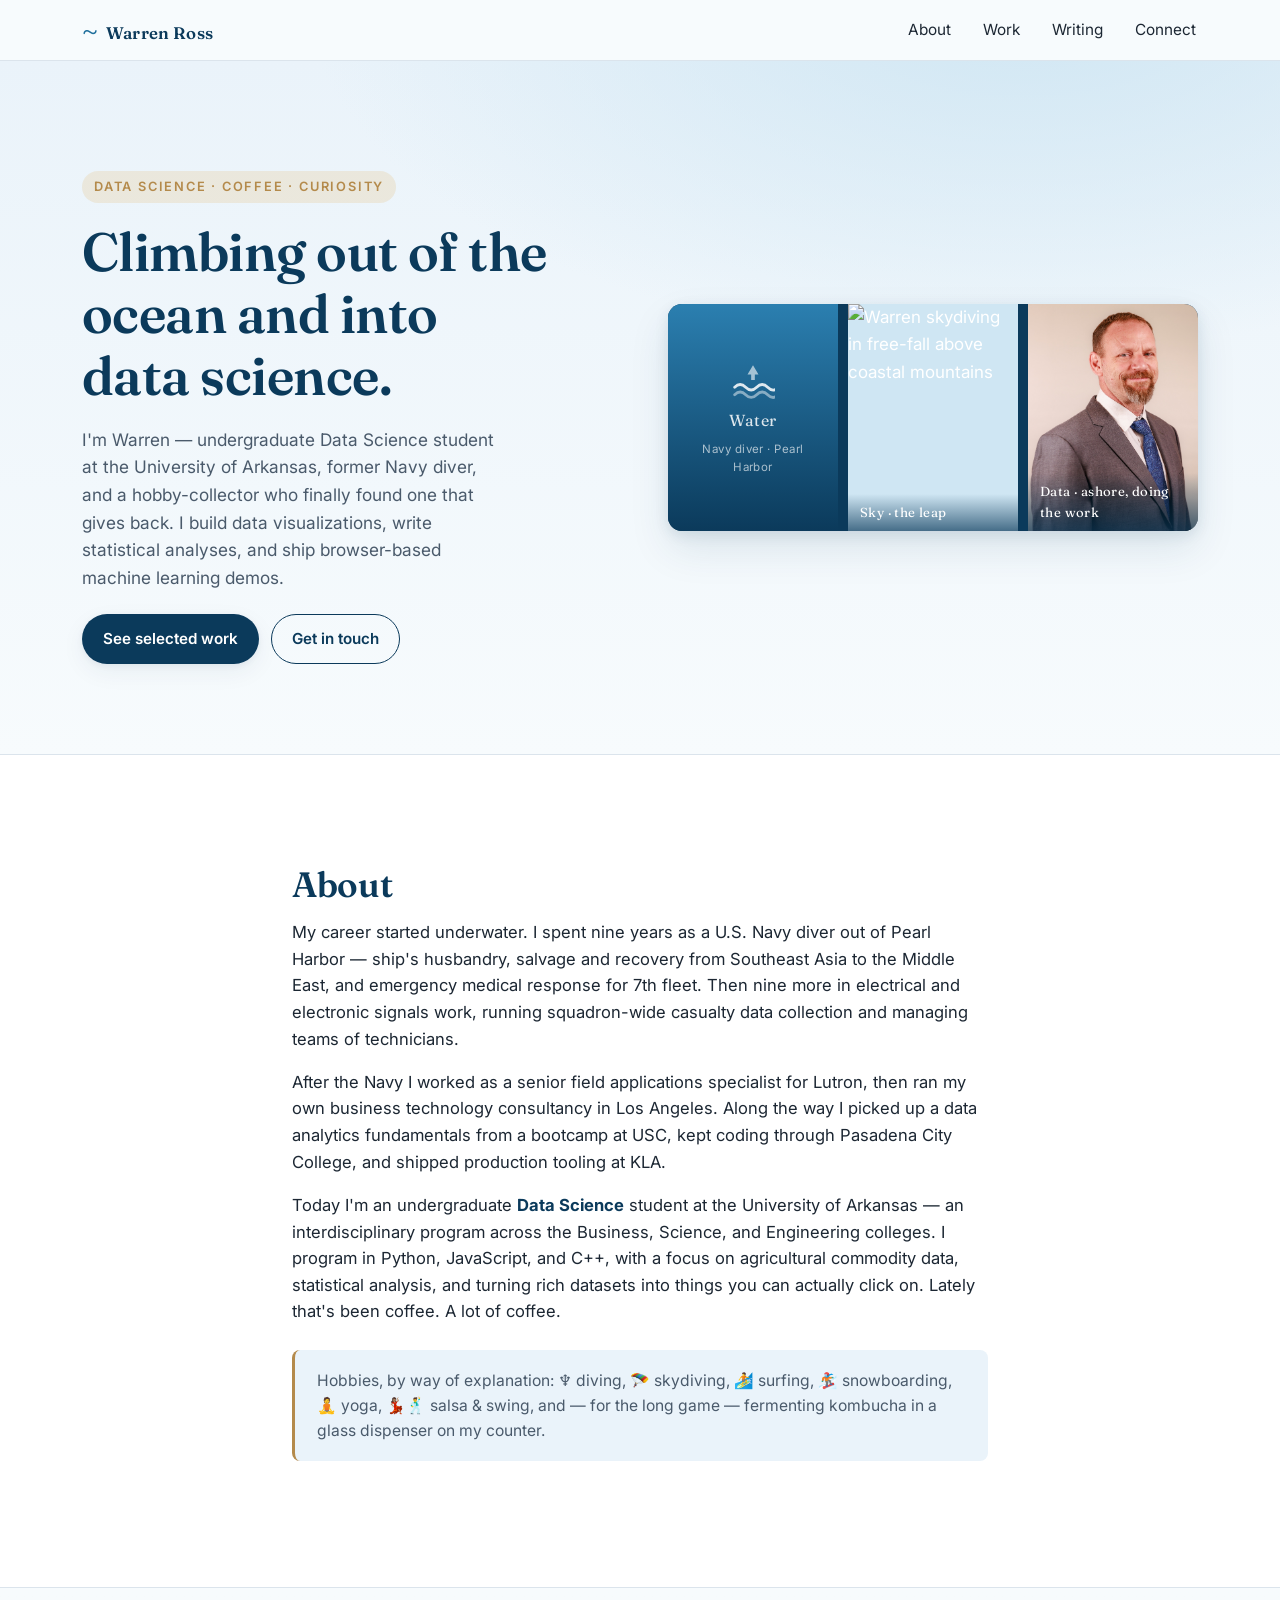
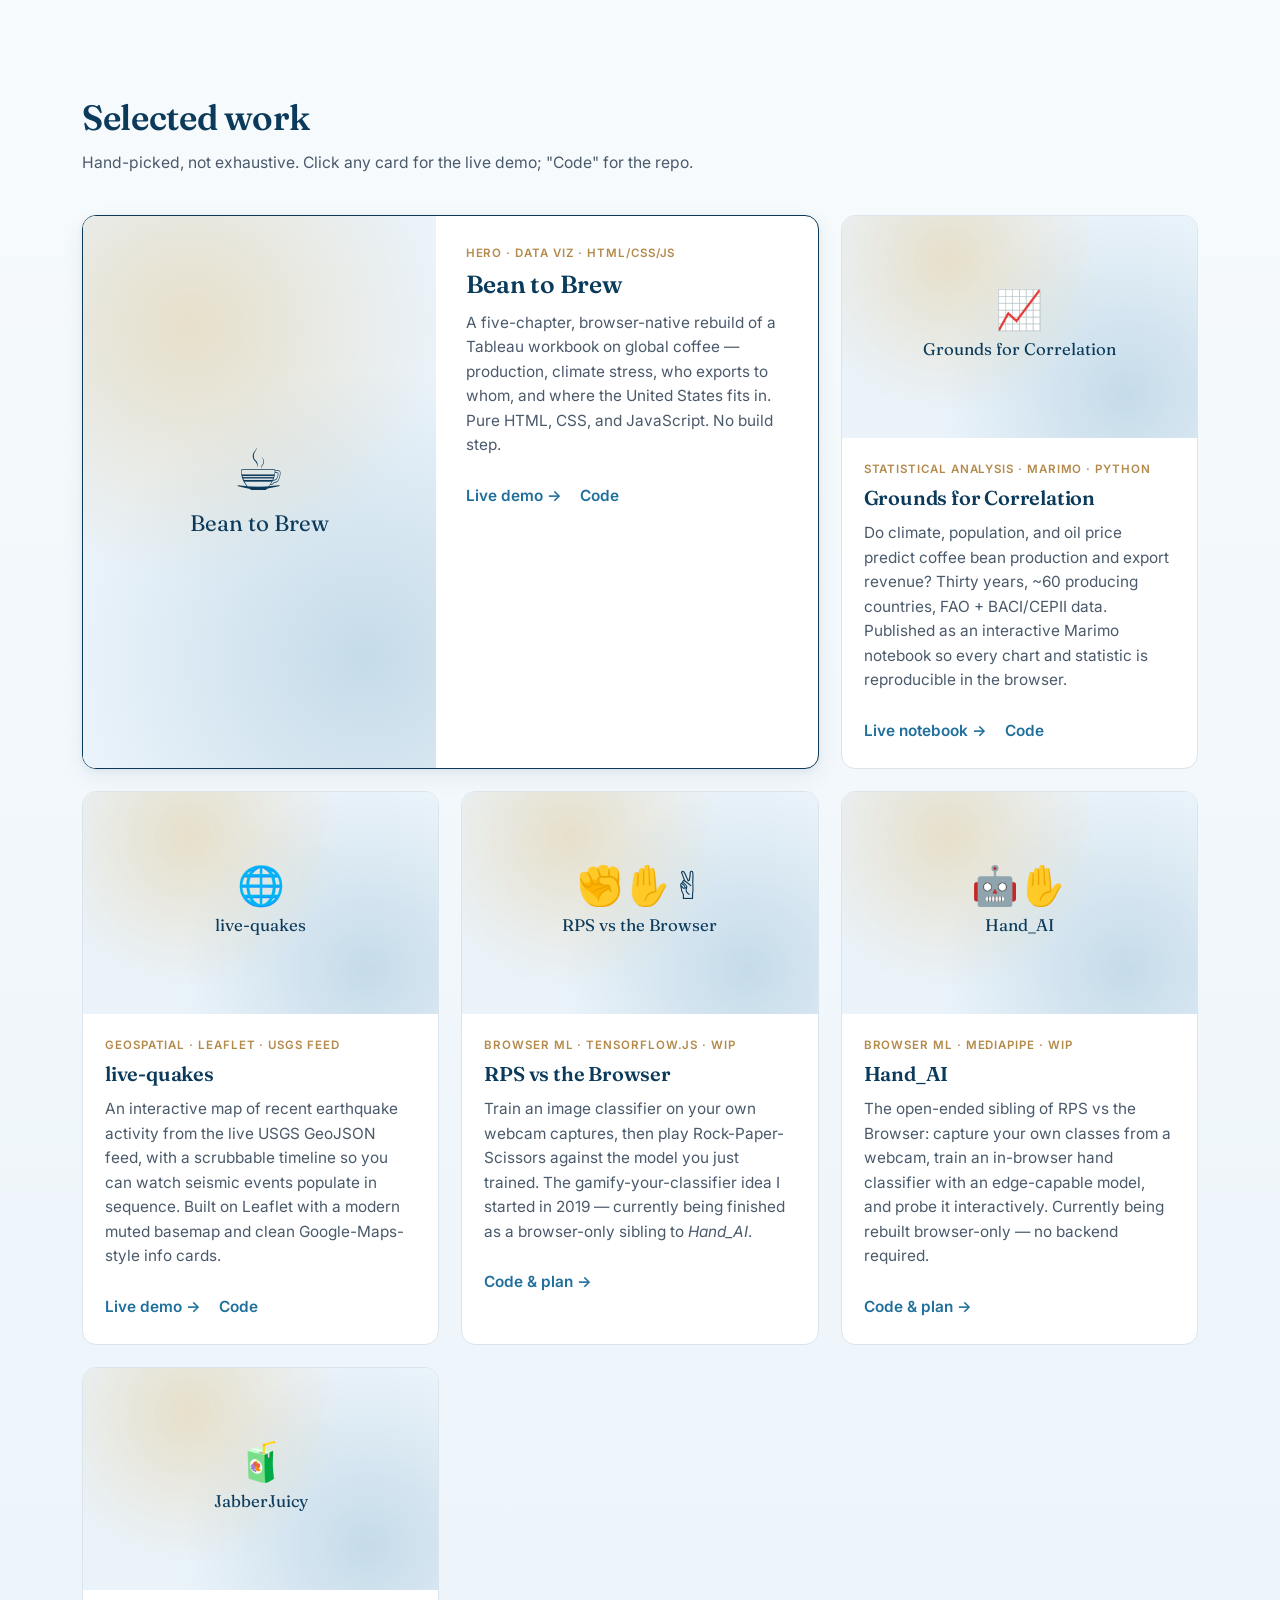
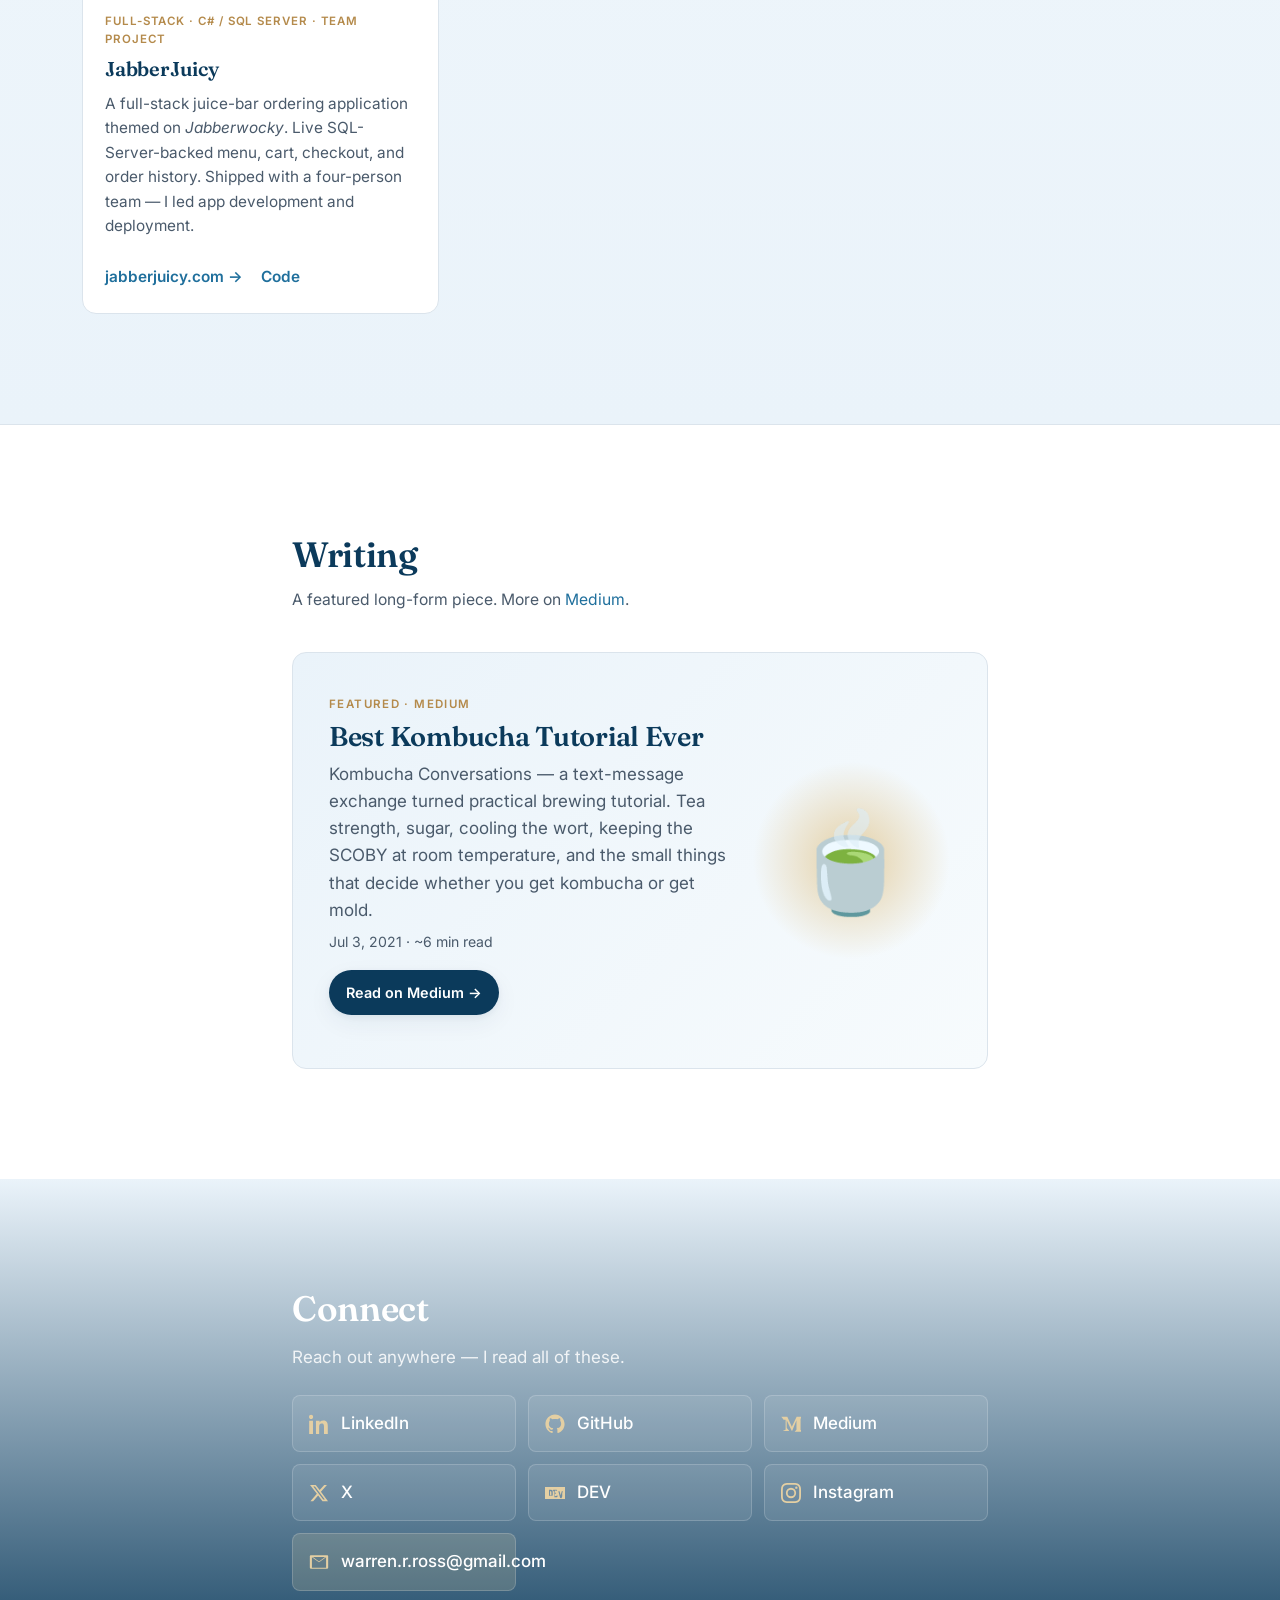
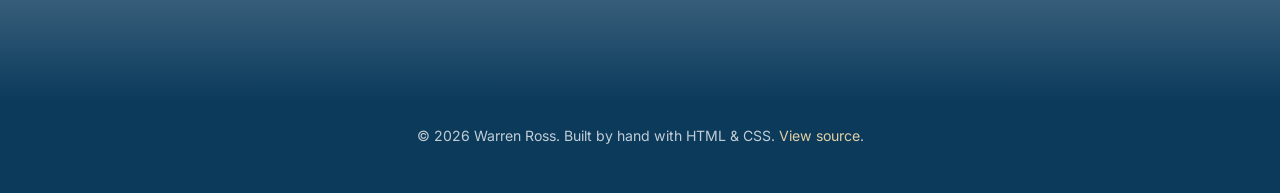
==== index.html @ 2f537b04 "Redesign: single-page site with water→sky→data triptych - Replace HTML5 UP 'Read Only' template (201" ====
<!doctype html>
<html lang="en">
<head>
  <meta charset="utf-8" />
  <meta name="viewport" content="width=device-width, initial-scale=1" />
  <title>Warren Ross — Data Science</title>
  <meta name="description" content="Warren Ross — undergraduate Data Science student at the University of Arkansas. Coffee trade visualizations, statistical analysis, and browser-based machine learning." />
  <link rel="icon" href="data:image/svg+xml,%3Csvg xmlns='http://www.w3.org/2000/svg' viewBox='0 0 100 100'%3E%3Ctext y='.9em' font-size='90'%3E%F0%9F%8C%8A%3C/text%3E%3C/svg%3E" />
  <link rel="preconnect" href="https://fonts.googleapis.com">
  <link rel="preconnect" href="https://fonts.gstatic.com" crossorigin>
  <link href="https://fonts.googleapis.com/css2?family=Fraunces:opsz,wght@9..144,400;9..144,600;9..144,700&family=Inter:wght@400;500;600&display=swap" rel="stylesheet">
  <link rel="stylesheet" href="assets/css/site.css" />
</head>
<body>

<header class="site-header">
  <div class="container nav-row">
    <a class="brand" href="#top">
      <span class="brand-mark" aria-hidden="true">~</span>
      <span class="brand-name">Warren Ross</span>
    </a>
    <nav class="primary-nav" aria-label="Primary">
      <a href="#about">About</a>
      <a href="#work">Work</a>
      <a href="#writing">Writing</a>
      <a href="#connect">Connect</a>
    </nav>
  </div>
</header>

<main id="top">

  <!-- HERO ------------------------------------------------------------ -->
  <section class="hero">
    <div class="container hero-grid">
      <div class="hero-copy">
        <p class="eyebrow">Data Science · Coffee · Curiosity</p>
        <h1>Climbing out of the ocean and into data&nbsp;science.</h1>
        <p class="lede">
          I'm Warren — undergraduate Data Science student at the University of
          Arkansas, former Navy diver, and a hobby-collector who finally found
          one that gives back. I build data visualizations, write statistical
          analyses, and ship browser-based machine learning demos.
        </p>
        <div class="cta-row">
          <a class="btn primary" href="#work">See selected work</a>
          <a class="btn ghost" href="#connect">Get in touch</a>
        </div>
      </div>

      <!-- Journey triptych: water → sky → data -->
      <figure class="triptych" aria-label="A three-panel composition: water to sky to data">
        <!-- Panel 1 — Water (placeholder slot; awaiting Navy/dive photo) -->
        <div class="panel panel-water" aria-label="Water — placeholder for a future Navy diver photo">
          <div class="panel-placeholder">
            <svg viewBox="0 0 24 24" aria-hidden="true" focusable="false">
              <path d="M2 16c2-2 4-2 6 0s4 2 6 0 4-2 6 0 4 2 6 0" fill="none" stroke="currentColor" stroke-width="1.5" stroke-linecap="round"/>
              <path d="M2 20c2-2 4-2 6 0s4 2 6 0 4-2 6 0 4 2 6 0" fill="none" stroke="currentColor" stroke-width="1.5" stroke-linecap="round" opacity=".55"/>
              <path d="M12 4l3 5h-2v3h-2V9H9l3-5z" fill="currentColor" opacity=".7"/>
            </svg>
            <span>Water</span>
            <small>Navy diver · Pearl Harbor</small>
          </div>
        </div>
        <!-- Panel 2 — Sky -->
        <div class="panel panel-sky">
          <img src="images/avatar.png" alt="Warren skydiving in free-fall above coastal mountains" loading="eager" />
          <figcaption>Sky · the leap</figcaption>
        </div>
        <!-- Panel 3 — Data (the headshot) -->
        <div class="panel panel-data">
          <img src="images/headshot.jpg" alt="Warren Ross, portrait, present day" loading="eager" />
          <figcaption>Data · ashore, doing the work</figcaption>
        </div>
      </figure>
    </div>
  </section>

  <!-- ABOUT / JOURNEY ------------------------------------------------- -->
  <section id="about" class="section section-about">
    <div class="container narrow">
      <h2>About</h2>
      <p>
        My career started underwater. I spent nine years as a U.S. Navy diver
        out of Pearl Harbor — ship's husbandry, salvage and recovery from
        Southeast Asia to the Middle East, and emergency medical response for
        7th fleet. Then nine more in electrical and electronic signals work,
        running squadron-wide casualty data collection and managing teams of
        technicians.
      </p>
      <p>
        After the Navy I worked as a senior field applications specialist for
        Lutron, then ran my own business technology consultancy in Los Angeles.
        Along the way I picked up a data analytics fundamentals from a
        bootcamp at USC, kept coding through Pasadena City College, and shipped
        production tooling at KLA.
      </p>
      <p>
        Today I'm an undergraduate <strong>Data Science</strong> student at the
        University of Arkansas — an interdisciplinary program across the
        Business, Science, and Engineering colleges. I program in Python,
        JavaScript, and C++, with a focus on agricultural commodity data,
        statistical analysis, and turning rich datasets into things you can
        actually click on. Lately that's been coffee. A lot of coffee.
      </p>
      <p class="aside">
        Hobbies, by way of explanation: ♆ diving, 🪂 skydiving, 🏄 surfing,
        🏂 snowboarding, 🧘 yoga, 💃🏽🕺 salsa &amp; swing, and — for the long
        game — fermenting kombucha in a glass dispenser on my counter.
      </p>
    </div>
  </section>

  <!-- WORK ------------------------------------------------------------ -->
  <section id="work" class="section section-work">
    <div class="container">
      <header class="section-head">
        <h2>Selected work</h2>
        <p class="section-sub">Hand-picked, not exhaustive. Click any card for the live demo; "Code" for the repo.</p>
      </header>

      <div class="cards">

        <!-- 1. Bean to Brew (hero) -->
        <article class="card card-hero">
          <a class="card-media" href="https://warrenrross.github.io/Bean_to_Brew/" aria-label="Open the Bean to Brew live demo">
            <div class="card-media-placeholder" aria-hidden="true">
              <span class="emoji">☕️</span>
              <span class="label">Bean to Brew</span>
            </div>
          </a>
          <div class="card-body">
            <span class="card-tag">Hero · Data viz · HTML/CSS/JS</span>
            <h3>Bean to Brew</h3>
            <p>
              A five-chapter, browser-native rebuild of a Tableau workbook on
              global coffee — production, climate stress, who exports to whom,
              and where the United States fits in. Pure HTML, CSS, and
              JavaScript. No build step.
            </p>
            <p class="card-links">
              <a href="https://warrenrross.github.io/Bean_to_Brew/">Live demo →</a>
              <a href="https://github.com/warrenrross/Bean_to_Brew">Code</a>
            </p>
          </div>
        </article>

        <!-- 2. Grounds for Correlation -->
        <article class="card">
          <a class="card-media" href="https://warrenrross.github.io/coffee_bean_production_analysis/" aria-label="Open the Grounds for Correlation analysis">
            <div class="card-media-placeholder" aria-hidden="true">
              <span class="emoji">📈</span>
              <span class="label">Grounds for Correlation</span>
            </div>
          </a>
          <div class="card-body">
            <span class="card-tag">Statistical analysis · Marimo · Python</span>
            <h3>Grounds for Correlation</h3>
            <p>
              Do climate, population, and oil price predict coffee bean
              production and export revenue? Thirty years, ~60 producing
              countries, FAO + BACI/CEPII data. Published as an interactive
              Marimo notebook so every chart and statistic is reproducible in
              the browser.
            </p>
            <p class="card-links">
              <a href="https://warrenrross.github.io/coffee_bean_production_analysis/">Live notebook →</a>
              <a href="https://github.com/warrenrross/coffee_bean_production_analysis">Code</a>
            </p>
          </div>
        </article>

        <!-- 3. live-quakes -->
        <article class="card">
          <a class="card-media" href="https://warrenrross.github.io/live-quakes/" aria-label="Open the live-quakes earthquake map">
            <div class="card-media-placeholder" aria-hidden="true">
              <span class="emoji">🌐</span>
              <span class="label">live-quakes</span>
            </div>
          </a>
          <div class="card-body">
            <span class="card-tag">Geospatial · Leaflet · USGS feed</span>
            <h3>live-quakes</h3>
            <p>
              An interactive map of recent earthquake activity from the live
              USGS GeoJSON feed, with a scrubbable timeline so you can watch
              seismic events populate in sequence. Built on Leaflet with a
              modern muted basemap and clean Google-Maps-style info cards.
            </p>
            <p class="card-links">
              <a href="https://warrenrross.github.io/live-quakes/">Live demo →</a>
              <a href="https://github.com/warrenrross/live-quakes">Code</a>
            </p>
          </div>
        </article>

        <!-- 4. RPS vs the Browser -->
        <article class="card">
          <a class="card-media" href="https://github.com/warrenrross/JS-Image-Classifier" aria-label="Open the RPS vs the Browser repo">
            <div class="card-media-placeholder" aria-hidden="true">
              <span class="emoji">✊✋✌️</span>
              <span class="label">RPS vs the Browser</span>
            </div>
          </a>
          <div class="card-body">
            <span class="card-tag">Browser ML · TensorFlow.js · WIP</span>
            <h3>RPS vs the Browser</h3>
            <p>
              Train an image classifier on your own webcam captures, then play
              Rock-Paper-Scissors against the model you just trained. The
              gamify-your-classifier idea I started in 2019 — currently being
              finished as a browser-only sibling to <em>Hand_AI</em>.
            </p>
            <p class="card-links">
              <a href="https://github.com/warrenrross/JS-Image-Classifier">Code &amp; plan →</a>
            </p>
          </div>
        </article>

        <!-- 5. Hand_AI -->
        <article class="card">
          <a class="card-media" href="https://github.com/warrenrross/Hand_AI" aria-label="Open the Hand_AI repo">
            <div class="card-media-placeholder" aria-hidden="true">
              <span class="emoji">🤖✋</span>
              <span class="label">Hand_AI</span>
            </div>
          </a>
          <div class="card-body">
            <span class="card-tag">Browser ML · MediaPipe · WIP</span>
            <h3>Hand_AI</h3>
            <p>
              The open-ended sibling of RPS vs the Browser: capture your own
              classes from a webcam, train an in-browser hand classifier with
              an edge-capable model, and probe it interactively. Currently
              being rebuilt browser-only — no backend required.
            </p>
            <p class="card-links">
              <a href="https://github.com/warrenrross/Hand_AI">Code &amp; plan →</a>
            </p>
          </div>
        </article>

        <!-- 6. JabberJuicy -->
        <article class="card">
          <a class="card-media" href="https://jabberjuicy.com/" aria-label="Open jabberjuicy.com">
            <div class="card-media-placeholder" aria-hidden="true">
              <span class="emoji">🧃</span>
              <span class="label">JabberJuicy</span>
            </div>
          </a>
          <div class="card-body">
            <span class="card-tag">Full-stack · C# / SQL Server · Team project</span>
            <h3>JabberJuicy</h3>
            <p>
              A full-stack juice-bar ordering application themed on
              <em>Jabberwocky</em>. Live SQL-Server-backed menu, cart, checkout,
              and order history. Shipped with a four-person team — I led app
              development and deployment.
            </p>
            <p class="card-links">
              <a href="https://jabberjuicy.com/">jabberjuicy.com →</a>
              <a href="https://github.com/warrenrross/jabberjuicy">Code</a>
            </p>
          </div>
        </article>

      </div>
    </div>
  </section>

  <!-- WRITING --------------------------------------------------------- -->
  <section id="writing" class="section section-writing">
    <div class="container narrow">
      <header class="section-head">
        <h2>Writing</h2>
        <p class="section-sub">A featured long-form piece. More on <a href="https://medium.com/@warrenrross">Medium</a>.</p>
      </header>

      <article class="featured-post">
        <div class="featured-meta">
          <span class="featured-kicker">Featured · Medium</span>
          <h3>Best Kombucha Tutorial Ever</h3>
          <p class="featured-sub">Kombucha Conversations — a text-message exchange turned practical brewing tutorial. Tea strength, sugar, cooling the wort, keeping the SCOBY at room temperature, and the small things that decide whether you get kombucha or get mold.</p>
          <p class="featured-date">Jul 3, 2021 · ~6 min read</p>
          <p>
            <a class="btn primary small" href="https://medium.com/@warrenrross/best-kombucha-tutorial-ever-839739ac72f0">Read on Medium →</a>
          </p>
        </div>
        <div class="featured-art" aria-hidden="true">
          <span class="featured-emoji">🍵</span>
        </div>
      </article>
    </div>
  </section>

  <!-- CONNECT --------------------------------------------------------- -->
  <section id="connect" class="section section-connect">
    <div class="container narrow">
      <h2>Connect</h2>
      <p>Reach out anywhere — I read all of these.</p>
      <ul class="connect-list">
        <li>
          <a href="https://www.linkedin.com/in/warrenrross">
            <svg class="icon" viewBox="0 0 24 24" aria-hidden="true"><path fill="currentColor" d="M4.98 3.5C4.98 4.88 3.87 6 2.5 6S0 4.88 0 3.5 1.12 1 2.5 1s2.48 1.12 2.48 2.5zM.22 8.02h4.56V24H.22V8.02zM8.34 8.02h4.37v2.18h.06c.61-1.15 2.1-2.36 4.32-2.36 4.62 0 5.47 3.04 5.47 7v9.16h-4.56v-8.12c0-1.94-.04-4.44-2.7-4.44-2.71 0-3.12 2.11-3.12 4.3V24H8.34V8.02z"/></svg>
            <span>LinkedIn</span>
          </a>
        </li>
        <li>
          <a href="https://github.com/warrenrross">
            <svg class="icon" viewBox="0 0 24 24" aria-hidden="true"><path fill="currentColor" d="M12 .5C5.65.5.5 5.65.5 12c0 5.08 3.29 9.39 7.86 10.91.58.1.79-.25.79-.56 0-.28-.01-1.02-.02-2-3.2.7-3.87-1.54-3.87-1.54-.52-1.32-1.27-1.68-1.27-1.68-1.04-.71.08-.7.08-.7 1.15.08 1.75 1.18 1.75 1.18 1.02 1.75 2.68 1.25 3.34.96.1-.74.4-1.25.72-1.54-2.55-.29-5.23-1.28-5.23-5.69 0-1.26.45-2.29 1.18-3.1-.12-.29-.51-1.46.11-3.05 0 0 .97-.31 3.18 1.18.92-.26 1.91-.39 2.89-.39.98 0 1.97.13 2.89.39 2.2-1.49 3.17-1.18 3.17-1.18.62 1.59.23 2.76.11 3.05.74.81 1.18 1.84 1.18 3.1 0 4.42-2.69 5.4-5.25 5.69.41.35.78 1.05.78 2.12 0 1.53-.01 2.76-.01 3.13 0 .31.21.67.8.56C20.22 21.38 23.5 17.07 23.5 12 23.5 5.65 18.35.5 12 .5z"/></svg>
            <span>GitHub</span>
          </a>
        </li>
        <li>
          <a href="https://medium.com/@warrenrross">
            <svg class="icon" viewBox="0 0 24 24" aria-hidden="true"><path fill="currentColor" d="M2.846 6.887c.03-.295-.083-.586-.303-.784L.531 3.74V3.36h7.034l5.435 11.94L18.78 3.36h6.7v.38l-1.806 1.737a.529.529 0 0 0-.2.506v12.726c-.024.18.052.358.198.466l1.764 1.737v.38H16.55v-.38l1.825-1.78c.179-.18.179-.232.179-.506V7.617L13.476 20.21h-.683L6.866 7.617v8.447c-.05.363.071.728.327.99l2.372 2.886v.38H2.842v-.38L5.215 19.05c.255-.262.368-.628.31-.989V6.887z"/></svg>
            <span>Medium</span>
          </a>
        </li>
        <li>
          <a href="https://x.com/warrenrross">
            <svg class="icon" viewBox="0 0 24 24" aria-hidden="true"><path fill="currentColor" d="M18.244 2.25h3.308l-7.227 8.26 8.502 11.24H16.17l-5.214-6.817L4.99 21.75H1.68l7.73-8.835L1.254 2.25H8.08l4.713 6.231zm-1.161 17.52h1.833L7.084 4.126H5.117z"/></svg>
            <span>X</span>
          </a>
        </li>
        <li>
          <a href="https://dev.to/warrenrross">
            <svg class="icon" viewBox="0 0 24 24" aria-hidden="true"><path fill="currentColor" d="M7.42 10.05c-.18-.16-.46-.23-.84-.23H6l.02 2.44.04 2.45.56-.02c.41 0 .63-.07.83-.26.24-.24.26-.36.26-2.2 0-1.91-.02-1.96-.29-2.18zM0 4.94v14.12h24V4.94H0zm8.56 9.66c-.45.45-1.07.66-1.97.66H4.83V8.13h1.69c1.36 0 1.99.21 2.41.81.31.45.32.5.36 3.34.03 2.71-.05 3.1-.73 3.32zm5.42-5.42a59.5 59.5 0 0 0-2.05-.04l-.04 1.35-.04 1.34h.61c.34 0 .69.04.78.08.18.08.18.69 0 .77-.08.04-.43.08-.79.08h-.69v3l1.04-.04 1.05-.04.04-.41.03-.41h1.21l-.05.69c-.06.92-.39 1.4-1.07 1.55-.69.16-2.46.08-2.66-.12-.04-.04-.09-1.66-.11-3.61l-.04-3.56h-.61c-.7 0-.86-.16-.86-.94 0-.81-.16-.81 2.4-.81 2.46 0 2.32-.07 2.32 1.13zm6.75 6.61c-.7 2.05-.93 2.39-1.66 2.39-.69 0-1.04-.4-1.21-1.41-.04-.31-1.78-6.7-1.84-6.81-.04-.12.13-.18.74-.18h.71l.65 2.65c.36 1.46.66 2.65.66 2.65s.32-1.19.69-2.65l.65-2.65h.72c.71 0 .72 0 .65.24-.03.13-.41 1.27-.84 2.52z"/></svg>
            <span>DEV</span>
          </a>
        </li>
        <li>
          <a href="https://www.instagram.com/warrenrross/">
            <svg class="icon" viewBox="0 0 24 24" aria-hidden="true"><path fill="currentColor" d="M12 2.16c3.2 0 3.58.01 4.85.07 1.17.05 1.8.25 2.23.41.56.22.96.48 1.38.9.42.42.68.82.9 1.38.16.42.36 1.06.41 2.23.06 1.27.07 1.65.07 4.85s-.01 3.58-.07 4.85c-.05 1.17-.25 1.8-.41 2.23-.22.56-.48.96-.9 1.38-.42.42-.82.68-1.38.9-.42.16-1.06.36-2.23.41-1.27.06-1.65.07-4.85.07s-3.58-.01-4.85-.07c-1.17-.05-1.8-.25-2.23-.41a3.7 3.7 0 0 1-1.38-.9 3.7 3.7 0 0 1-.9-1.38c-.16-.42-.36-1.06-.41-2.23C2.17 15.58 2.16 15.2 2.16 12s.01-3.58.07-4.85c.05-1.17.25-1.8.41-2.23.22-.56.48-.96.9-1.38.42-.42.82-.68 1.38-.9.42-.16 1.06-.36 2.23-.41C8.42 2.17 8.8 2.16 12 2.16M12 0C8.74 0 8.33.01 7.05.07 5.77.13 4.9.33 4.14.63a5.86 5.86 0 0 0-2.13 1.39A5.86 5.86 0 0 0 .62 4.14c-.3.76-.5 1.63-.56 2.91C0 8.33 0 8.74 0 12s.01 3.67.07 4.95c.06 1.28.26 2.15.56 2.91a5.86 5.86 0 0 0 1.39 2.13 5.86 5.86 0 0 0 2.13 1.39c.76.3 1.63.5 2.91.56C8.33 24 8.74 24 12 24s3.67-.01 4.95-.07c1.28-.06 2.15-.26 2.91-.56a5.86 5.86 0 0 0 2.13-1.39 5.86 5.86 0 0 0 1.39-2.13c.3-.76.5-1.63.56-2.91.06-1.28.07-1.69.07-4.95s-.01-3.67-.07-4.95c-.06-1.28-.26-2.15-.56-2.91a5.86 5.86 0 0 0-1.39-2.13A5.86 5.86 0 0 0 19.86.62c-.76-.3-1.63-.5-2.91-.56C15.67.01 15.26 0 12 0zm0 5.84A6.16 6.16 0 1 0 12 18.16 6.16 6.16 0 0 0 12 5.84zm0 10.16A4 4 0 1 1 12 8a4 4 0 0 1 0 8zm6.4-11.85a1.44 1.44 0 1 0 0 2.88 1.44 1.44 0 0 0 0-2.88z"/></svg>
            <span>Instagram</span>
          </a>
        </li>
        <li class="connect-email">
          <a href="mailto:warren.r.ross@gmail.com">
            <svg class="icon" viewBox="0 0 24 24" aria-hidden="true"><path fill="currentColor" d="M2 4h20a1 1 0 0 1 1 1v14a1 1 0 0 1-1 1H2a1 1 0 0 1-1-1V5a1 1 0 0 1 1-1zm10 8.4L3.5 6.2v12.6h17V6.2L12 12.4zM4.6 6l7.4 5.4L19.4 6H4.6z"/></svg>
            <span>warren.r.ross@gmail.com</span>
          </a>
        </li>
      </ul>
    </div>
  </section>

</main>

<footer class="site-footer">
  <div class="container">
    <p>© 2026 Warren Ross. Built by hand with HTML &amp; CSS. <a href="https://github.com/warrenrross/warrenrross.github.io">View source</a>.</p>
  </div>
</footer>

</body>
</html>
---- assets/css/site.css ----
/* ============================================================
   Warren Ross — site.css
   Water → Sky → Data palette
   ============================================================ */

:root {
  /* Palette */
  --c-deep-ocean:   #0b3a5b;   /* deep, navigational anchor */
  --c-ocean:        #1f6f9c;   /* mid-water */
  --c-sky:          #cfe6f3;   /* light surfaces */
  --c-sky-soft:     #eaf3fa;   /* even softer */
  --c-foam:         #f7fbfd;   /* page background */
  --c-sand:         #e4cfa3;   /* shore-arrival accent */
  --c-sand-deep:    #b48a4b;
  --c-ink:          #1c2733;   /* body text */
  --c-ink-soft:     #4a5a6b;
  --c-line:         #dbe4ec;
  --c-white:        #ffffff;

  /* Type */
  --f-display: "Fraunces", Georgia, "Times New Roman", serif;
  --f-body:    "Inter", system-ui, -apple-system, "Segoe UI", Roboto, sans-serif;

  /* Layout */
  --container: 1180px;
  --container-narrow: 760px;
  --radius:    14px;
  --radius-sm: 8px;
  --shadow-1:  0 2px 6px rgba(11, 58, 91, 0.06), 0 8px 24px rgba(11, 58, 91, 0.06);
  --shadow-2:  0 4px 14px rgba(11, 58, 91, 0.10), 0 18px 40px rgba(11, 58, 91, 0.10);
}

/* ---------- Reset / base ---------- */
*, *::before, *::after { box-sizing: border-box; }
html { scroll-behavior: smooth; }
body {
  margin: 0;
  font-family: var(--f-body);
  font-size: 17px;
  line-height: 1.6;
  color: var(--c-ink);
  background: var(--c-foam);
  -webkit-font-smoothing: antialiased;
  -moz-osx-font-smoothing: grayscale;
}
img { max-width: 100%; display: block; }
a {
  color: var(--c-ocean);
  text-decoration: none;
  border-bottom: 1px solid transparent;
  transition: color .15s ease, border-color .15s ease;
}
a:hover { color: var(--c-deep-ocean); border-bottom-color: currentColor; }
h1, h2, h3, h4 {
  font-family: var(--f-display);
  font-weight: 600;
  color: var(--c-deep-ocean);
  letter-spacing: -.01em;
  margin: 0 0 .4em;
  line-height: 1.15;
}
h1 { font-size: clamp(2rem, 4.2vw, 3.4rem); }
h2 { font-size: clamp(1.6rem, 3vw, 2.2rem); }
h3 { font-size: 1.25rem; }
p  { margin: 0 0 1em; }
strong { color: var(--c-deep-ocean); }

/* ---------- Layout helpers ---------- */
.container {
  width: 100%;
  max-width: var(--container);
  margin-inline: auto;
  padding-inline: clamp(20px, 4vw, 32px);
}
.narrow { max-width: var(--container-narrow); }
.section { padding: clamp(64px, 9vw, 110px) 0; }
.section-head { margin-bottom: 40px; }
.section-sub { color: var(--c-ink-soft); font-size: .98rem; margin-top: -.2em; }

/* ---------- Header / nav ---------- */
.site-header {
  position: sticky; top: 0; z-index: 50;
  background: rgba(247, 251, 253, 0.85);
  backdrop-filter: saturate(140%) blur(8px);
  -webkit-backdrop-filter: saturate(140%) blur(8px);
  border-bottom: 1px solid var(--c-line);
}
.nav-row {
  display: flex; align-items: center; justify-content: space-between;
  min-height: 60px;
}
.brand {
  display: inline-flex; align-items: baseline; gap: 8px;
  color: var(--c-deep-ocean);
  font-weight: 600;
  border: 0;
}
.brand-mark {
  font-family: var(--f-display);
  font-size: 1.6rem;
  color: var(--c-ocean);
  transform: translateY(2px);
}
.brand-name { font-family: var(--f-display); font-size: 1.05rem; letter-spacing: .01em; }

.primary-nav {
  display: flex; gap: clamp(14px, 3vw, 28px);
  font-size: .96rem;
}
.primary-nav a {
  color: var(--c-ink);
  border: 0;
  padding: 6px 2px;
  position: relative;
}
.primary-nav a::after {
  content: "";
  position: absolute; left: 0; right: 0; bottom: -2px;
  height: 2px; background: var(--c-sand-deep);
  transform: scaleX(0); transform-origin: left;
  transition: transform .2s ease;
}
.primary-nav a:hover { color: var(--c-deep-ocean); }
.primary-nav a:hover::after { transform: scaleX(1); }

/* ---------- Hero ---------- */
.hero {
  position: relative; overflow: hidden;
  padding: clamp(56px, 9vw, 110px) 0 clamp(48px, 7vw, 90px);
  background:
    radial-gradient(1200px 600px at 80% -10%, var(--c-sky) 0%, transparent 60%),
    linear-gradient(180deg, var(--c-sky-soft) 0%, var(--c-foam) 100%);
}
.hero-grid {
  display: grid; gap: clamp(28px, 5vw, 56px);
  grid-template-columns: 1fr;
  align-items: center;
}
@media (min-width: 880px) {
  .hero-grid { grid-template-columns: 1fr 1fr; }
}
.eyebrow {
  display: inline-block;
  font-size: .8rem; font-weight: 600; letter-spacing: .14em; text-transform: uppercase;
  color: var(--c-sand-deep);
  background: rgba(228, 207, 163, 0.35);
  padding: 6px 12px;
  border-radius: 999px;
  margin-bottom: 18px;
}
.hero-copy h1 { margin-bottom: .35em; }
.lede {
  color: var(--c-ink-soft);
  font-size: 1.08rem;
  max-width: 38ch;
}
.cta-row {
  display: flex; gap: 12px; flex-wrap: wrap;
  margin-top: 22px;
}

/* Buttons */
.btn {
  display: inline-flex; align-items: center; justify-content: center;
  padding: 12px 20px;
  border-radius: 999px;
  font-weight: 600; font-size: .95rem;
  border: 1px solid transparent;
  transition: transform .12s ease, box-shadow .15s ease, background .15s ease, color .15s ease;
}
.btn:hover { transform: translateY(-1px); }
.btn.primary {
  background: var(--c-deep-ocean); color: var(--c-white);
  box-shadow: var(--shadow-1);
}
.btn.primary:hover { background: var(--c-ocean); color: var(--c-white); }
.btn.ghost {
  background: transparent; color: var(--c-deep-ocean);
  border-color: var(--c-deep-ocean);
}
.btn.ghost:hover { background: var(--c-deep-ocean); color: var(--c-white); }
.btn.small { padding: 10px 16px; font-size: .9rem; }

/* ---------- Triptych ---------- */
.triptych {
  display: grid;
  grid-template-columns: 1fr 1fr 1fr;
  gap: 10px;
  margin: 0;
  border-radius: var(--radius);
  overflow: hidden;
  box-shadow: var(--shadow-2);
  background: var(--c-deep-ocean);
}
.panel {
  position: relative;
  aspect-ratio: 3 / 4;
  background: var(--c-sky);
  overflow: hidden;
  color: var(--c-white);
}
.panel img {
  width: 100%; height: 100%; object-fit: cover;
  display: block;
}
.panel figcaption {
  position: absolute; left: 0; right: 0; bottom: 0;
  font-family: var(--f-display);
  font-size: .82rem; letter-spacing: .03em;
  padding: 8px 12px;
  background: linear-gradient(180deg, transparent 0%, rgba(11, 58, 91, 0.7) 100%);
  color: var(--c-white);
}
.panel-water {
  background: linear-gradient(180deg, #2b7fb0 0%, #0b3a5b 100%);
  display: flex; align-items: center; justify-content: center;
}
.panel-placeholder {
  display: flex; flex-direction: column; align-items: center; gap: 6px;
  color: rgba(255, 255, 255, 0.85);
  text-align: center;
  padding: 16px;
}
.panel-placeholder svg { width: 44px; height: 44px; }
.panel-placeholder span {
  font-family: var(--f-display);
  font-size: 1rem; letter-spacing: .04em;
}
.panel-placeholder small {
  font-size: .72rem;
  opacity: .75;
  letter-spacing: .04em;
}

/* Tighter mobile triptych — keep all three visible but compact */
@media (max-width: 560px) {
  .triptych { gap: 6px; }
  .panel { aspect-ratio: 2 / 3; }
  .panel figcaption { font-size: .7rem; padding: 6px 8px; }
}

/* ---------- About ---------- */
.section-about {
  background: var(--c-white);
  border-top: 1px solid var(--c-line);
  border-bottom: 1px solid var(--c-line);
}
.section-about p { font-size: 1.04rem; }
.section-about .aside {
  margin-top: 1.6em;
  padding: 18px 22px;
  background: var(--c-sky-soft);
  border-left: 3px solid var(--c-sand-deep);
  border-radius: var(--radius-sm);
  color: var(--c-ink-soft);
  font-size: .98rem;
}

/* ---------- Work ---------- */
.section-work {
  background: linear-gradient(180deg, var(--c-foam) 0%, var(--c-sky-soft) 100%);
}
.cards {
  display: grid;
  grid-template-columns: 1fr;
  gap: 22px;
}
@media (min-width: 720px) { .cards { grid-template-columns: repeat(2, 1fr); } }
@media (min-width: 1080px) { .cards { grid-template-columns: repeat(3, 1fr); } }

.card {
  background: var(--c-white);
  border: 1px solid var(--c-line);
  border-radius: var(--radius);
  overflow: hidden;
  display: flex; flex-direction: column;
  transition: transform .15s ease, box-shadow .2s ease, border-color .2s ease;
}
.card:hover {
  transform: translateY(-3px);
  box-shadow: var(--shadow-2);
  border-color: transparent;
}
.card-hero {
  border: 1px solid var(--c-deep-ocean);
  box-shadow: var(--shadow-1);
}
@media (min-width: 1080px) {
  .card-hero { grid-column: span 2; flex-direction: row; min-height: 320px; }
  .card-hero .card-media { flex: 0 0 48%; aspect-ratio: auto; min-height: 100%; }
  .card-hero .card-body  { flex: 1; padding: 28px 30px; }
  .card-hero .card-media-placeholder .emoji { font-size: 3.6rem; }
  .card-hero .card-media-placeholder .label { font-size: 1.4rem; }
  .card-hero .card-body h3 { font-size: 1.55rem; }
}
.card-media {
  display: block;
  aspect-ratio: 16 / 10;
  background: var(--c-sky-soft);
  border: 0;
  position: relative;
  overflow: hidden;
}
.card-media-placeholder {
  position: absolute; inset: 0;
  display: flex; flex-direction: column; align-items: center; justify-content: center;
  gap: 8px;
  color: var(--c-deep-ocean);
  background:
    radial-gradient(circle at 30% 20%, rgba(228, 207, 163, 0.55) 0%, transparent 50%),
    radial-gradient(circle at 80% 80%, rgba(31, 111, 156, 0.18) 0%, transparent 55%),
    var(--c-sky-soft);
}
.card-media-placeholder .emoji { font-size: 2.4rem; line-height: 1; }
.card-media-placeholder .label {
  font-family: var(--f-display);
  font-size: 1.05rem;
  color: var(--c-deep-ocean);
}
.card-body { padding: 22px 22px 24px; display: flex; flex-direction: column; gap: 8px; }
.card-tag {
  align-self: flex-start;
  font-size: .72rem; font-weight: 600; letter-spacing: .08em; text-transform: uppercase;
  color: var(--c-sand-deep);
}
.card-body h3 { margin: 0; color: var(--c-deep-ocean); }
.card-body p  { color: var(--c-ink-soft); font-size: .96rem; margin: 4px 0 0; }
.card-links {
  margin-top: auto;
  padding-top: 14px;
  display: flex; gap: 18px; flex-wrap: wrap;
  font-size: .92rem; font-weight: 600;
}
.card-links a { border: 0; color: var(--c-ocean); }
.card-links a:hover { color: var(--c-deep-ocean); }

/* ---------- Writing ---------- */
.section-writing { background: var(--c-white); border-top: 1px solid var(--c-line); }
.featured-post {
  display: grid;
  grid-template-columns: 1fr;
  gap: 24px;
  background: linear-gradient(135deg, var(--c-sky-soft) 0%, var(--c-foam) 100%);
  border: 1px solid var(--c-line);
  border-radius: var(--radius);
  padding: clamp(22px, 4vw, 36px);
}
@media (min-width: 720px) {
  .featured-post { grid-template-columns: 2fr 1fr; align-items: center; }
}
.featured-kicker {
  display: inline-block;
  font-size: .72rem; font-weight: 600; letter-spacing: .12em; text-transform: uppercase;
  color: var(--c-sand-deep);
  margin-bottom: 8px;
}
.featured-meta h3 {
  font-size: clamp(1.3rem, 2.4vw, 1.7rem);
  margin-bottom: .3em;
}
.featured-sub { color: var(--c-ink-soft); margin-bottom: .4em; }
.featured-date { color: var(--c-ink-soft); font-size: .88rem; margin-bottom: 1.2em; }
.featured-art {
  display: flex; align-items: center; justify-content: center;
  background: radial-gradient(circle at center, var(--c-sand) 0%, rgba(228, 207, 163, 0) 70%);
  border-radius: var(--radius);
  aspect-ratio: 1 / 1;
  min-height: 180px;
}
.featured-emoji { font-size: clamp(3.5rem, 8vw, 6rem); line-height: 1; }

/* ---------- Connect ---------- */
.section-connect {
  background: linear-gradient(180deg, var(--c-sky-soft) 0%, var(--c-deep-ocean) 100%);
  color: var(--c-white);
}
.section-connect h2 { color: var(--c-white); }
.section-connect p  { color: rgba(255, 255, 255, 0.85); }
.connect-list {
  list-style: none; padding: 0; margin: 24px 0 0;
  display: grid;
  grid-template-columns: repeat(auto-fit, minmax(220px, 1fr));
  gap: 12px;
}
.connect-list a {
  display: flex; align-items: center; gap: 12px;
  padding: 14px 16px;
  background: rgba(255, 255, 255, 0.08);
  border: 1px solid rgba(255, 255, 255, 0.18);
  border-radius: var(--radius-sm);
  color: var(--c-white);
  font-weight: 500;
  transition: background .15s ease, transform .12s ease;
}
.connect-list a:hover {
  background: rgba(255, 255, 255, 0.15);
  transform: translateY(-1px);
  border-bottom-color: rgba(255, 255, 255, 0.18);
}
.connect-list .icon {
  width: 20px; height: 20px;
  flex-shrink: 0;
  color: var(--c-sand);
}
.connect-email a { background: rgba(228, 207, 163, 0.18); }

/* ---------- Footer ---------- */
.site-footer {
  background: var(--c-deep-ocean);
  color: rgba(255, 255, 255, 0.75);
  padding: 24px 0 32px;
  font-size: .88rem;
  text-align: center;
}
.site-footer a { color: var(--c-sand); border: 0; }
.site-footer a:hover { color: var(--c-white); }

/* ---------- Reduced motion ---------- */
@media (prefers-reduced-motion: reduce) {
  * { transition: none !important; animation: none !important; }
  html { scroll-behavior: auto; }
}
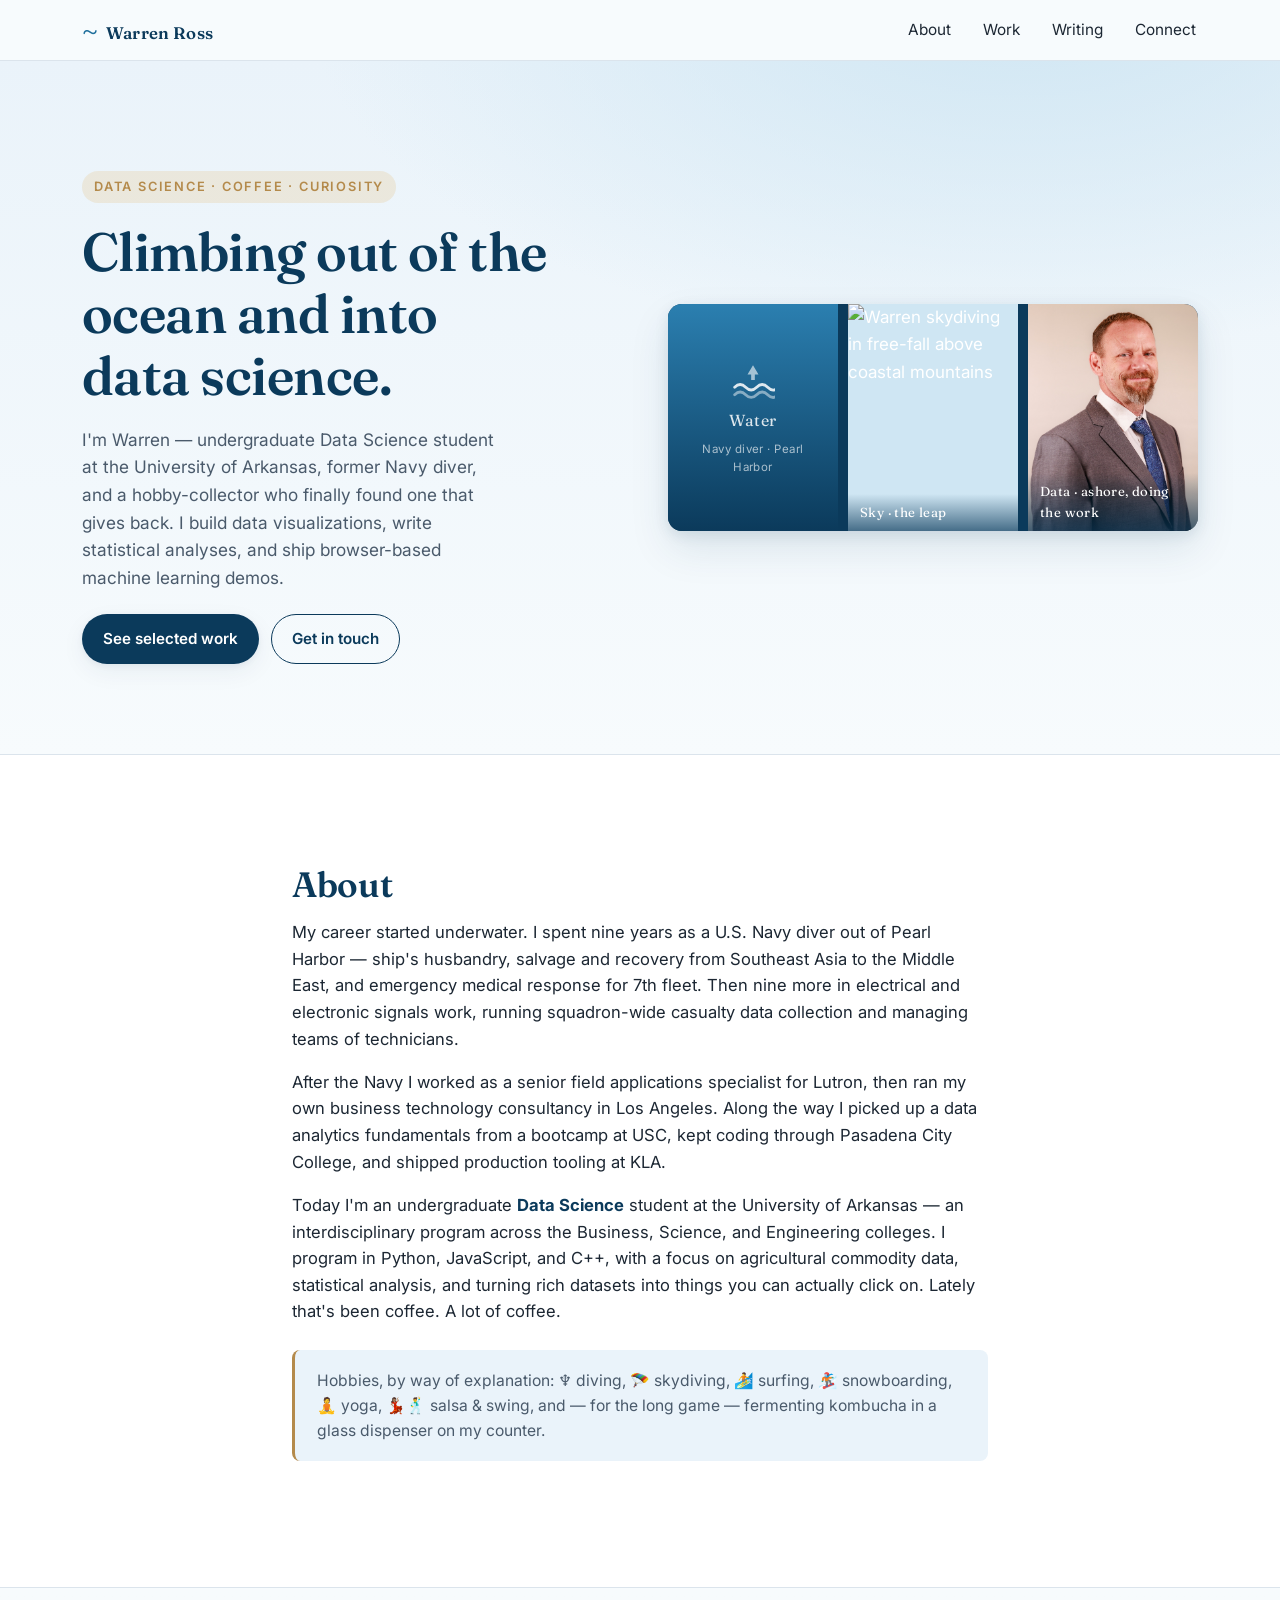
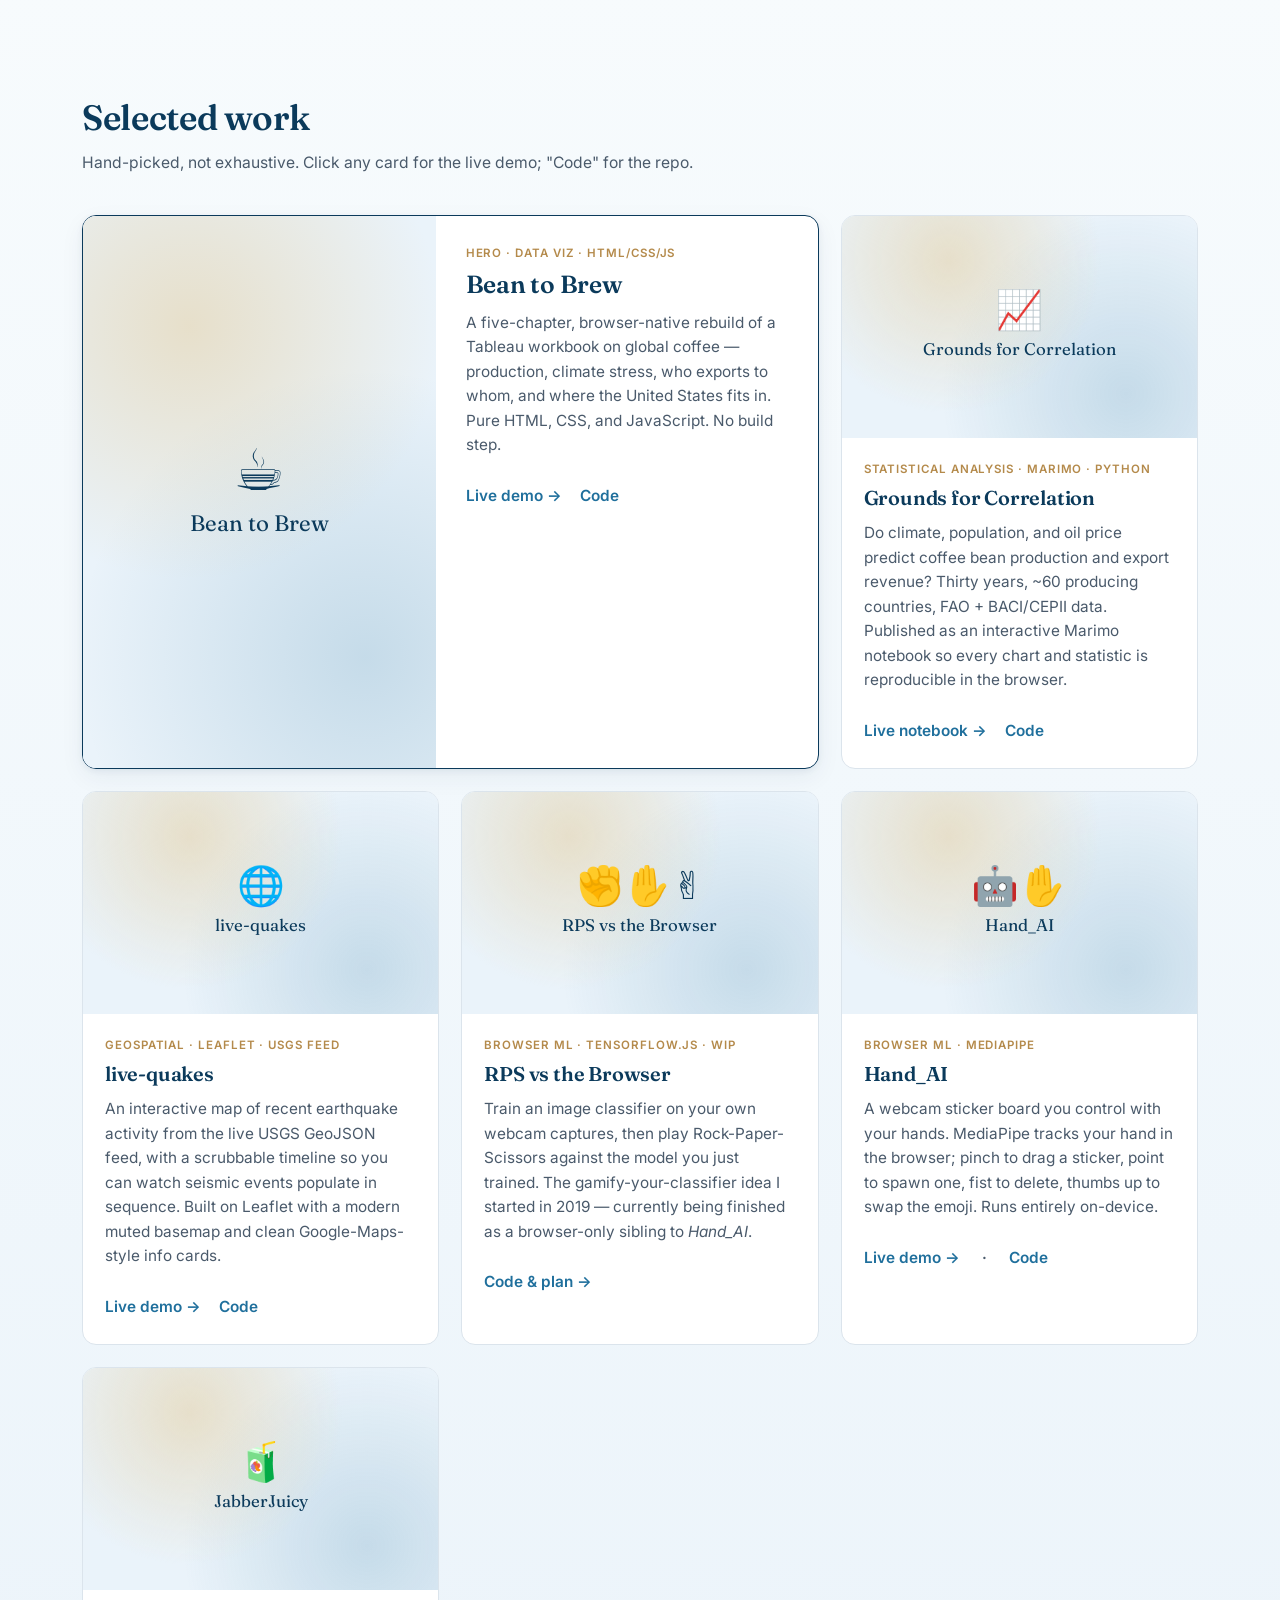
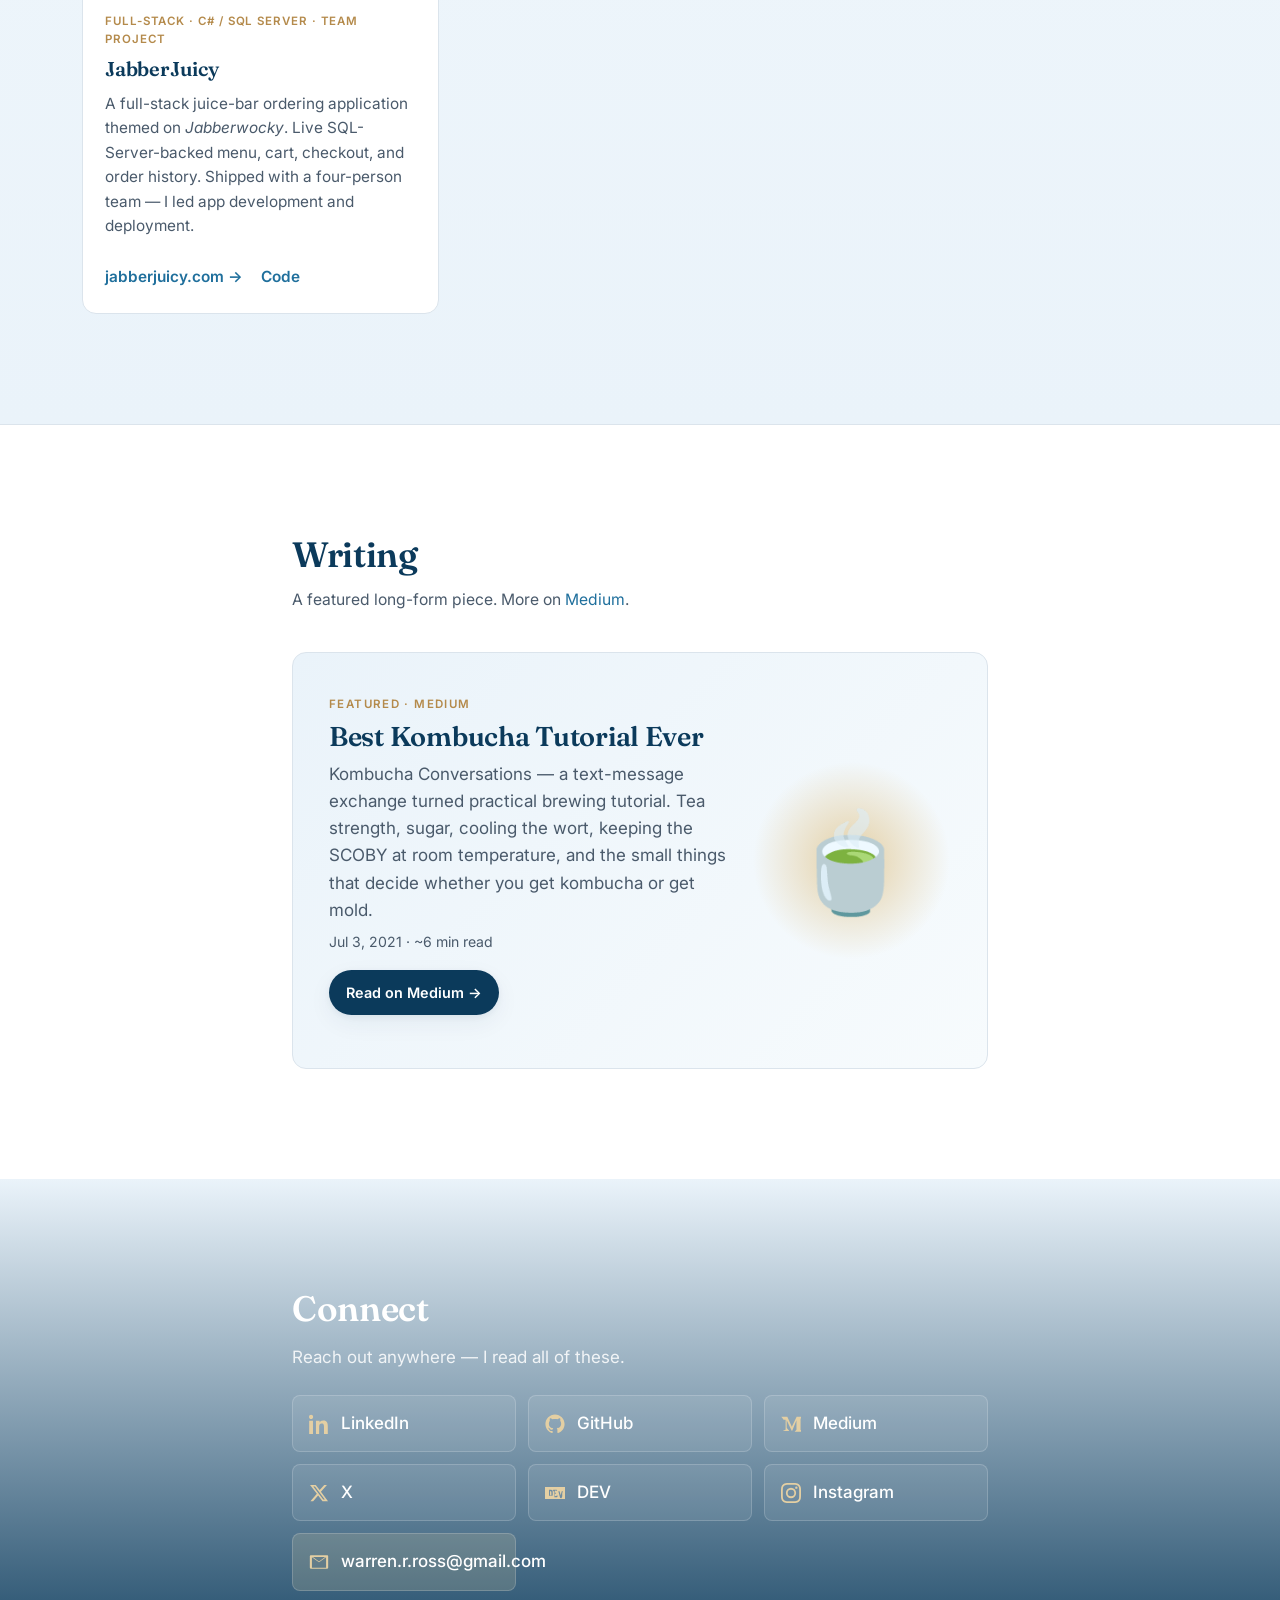
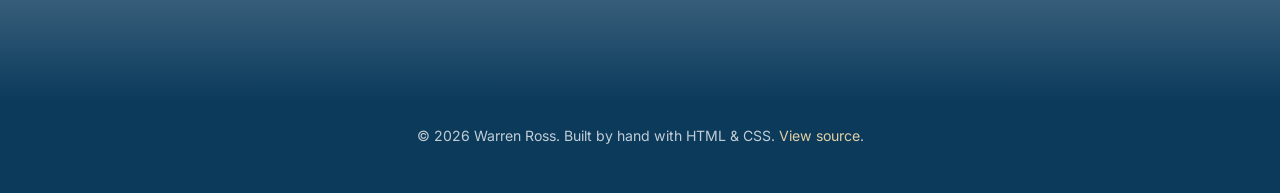
==== commit c296a48a: "Hand_AI card: link live demo, refresh copy; add AGENT_NOTES" ====
--- a/index.html
+++ b/index.html
@@ -219,23 +219,25 @@
 
         <!-- 5. Hand_AI -->
         <article class="card">
-          <a class="card-media" href="https://github.com/warrenrross/Hand_AI" aria-label="Open the Hand_AI repo">
+          <a class="card-media" href="https://warrenrross.github.io/Hand_AI/" aria-label="Open the Hand_AI live demo">
             <div class="card-media-placeholder" aria-hidden="true">
               <span class="emoji">🤖✋</span>
               <span class="label">Hand_AI</span>
             </div>
           </a>
           <div class="card-body">
-            <span class="card-tag">Browser ML · MediaPipe · WIP</span>
+            <span class="card-tag">Browser ML · MediaPipe</span>
             <h3>Hand_AI</h3>
             <p>
-              The open-ended sibling of RPS vs the Browser: capture your own
-              classes from a webcam, train an in-browser hand classifier with
-              an edge-capable model, and probe it interactively. Currently
-              being rebuilt browser-only — no backend required.
-            </p>
-            <p class="card-links">
-              <a href="https://github.com/warrenrross/Hand_AI">Code &amp; plan →</a>
+              A webcam sticker board you control with your hands. MediaPipe
+              tracks your hand in the browser; pinch to drag a sticker, point
+              to spawn one, fist to delete, thumbs up to swap the emoji.
+              Runs entirely on-device.
+            </p>
+            <p class="card-links">
+              <a href="https://warrenrross.github.io/Hand_AI/">Live demo →</a>
+              &nbsp;·&nbsp;
+              <a href="https://github.com/warrenrross/Hand_AI">Code</a>
             </p>
           </div>
         </article>
